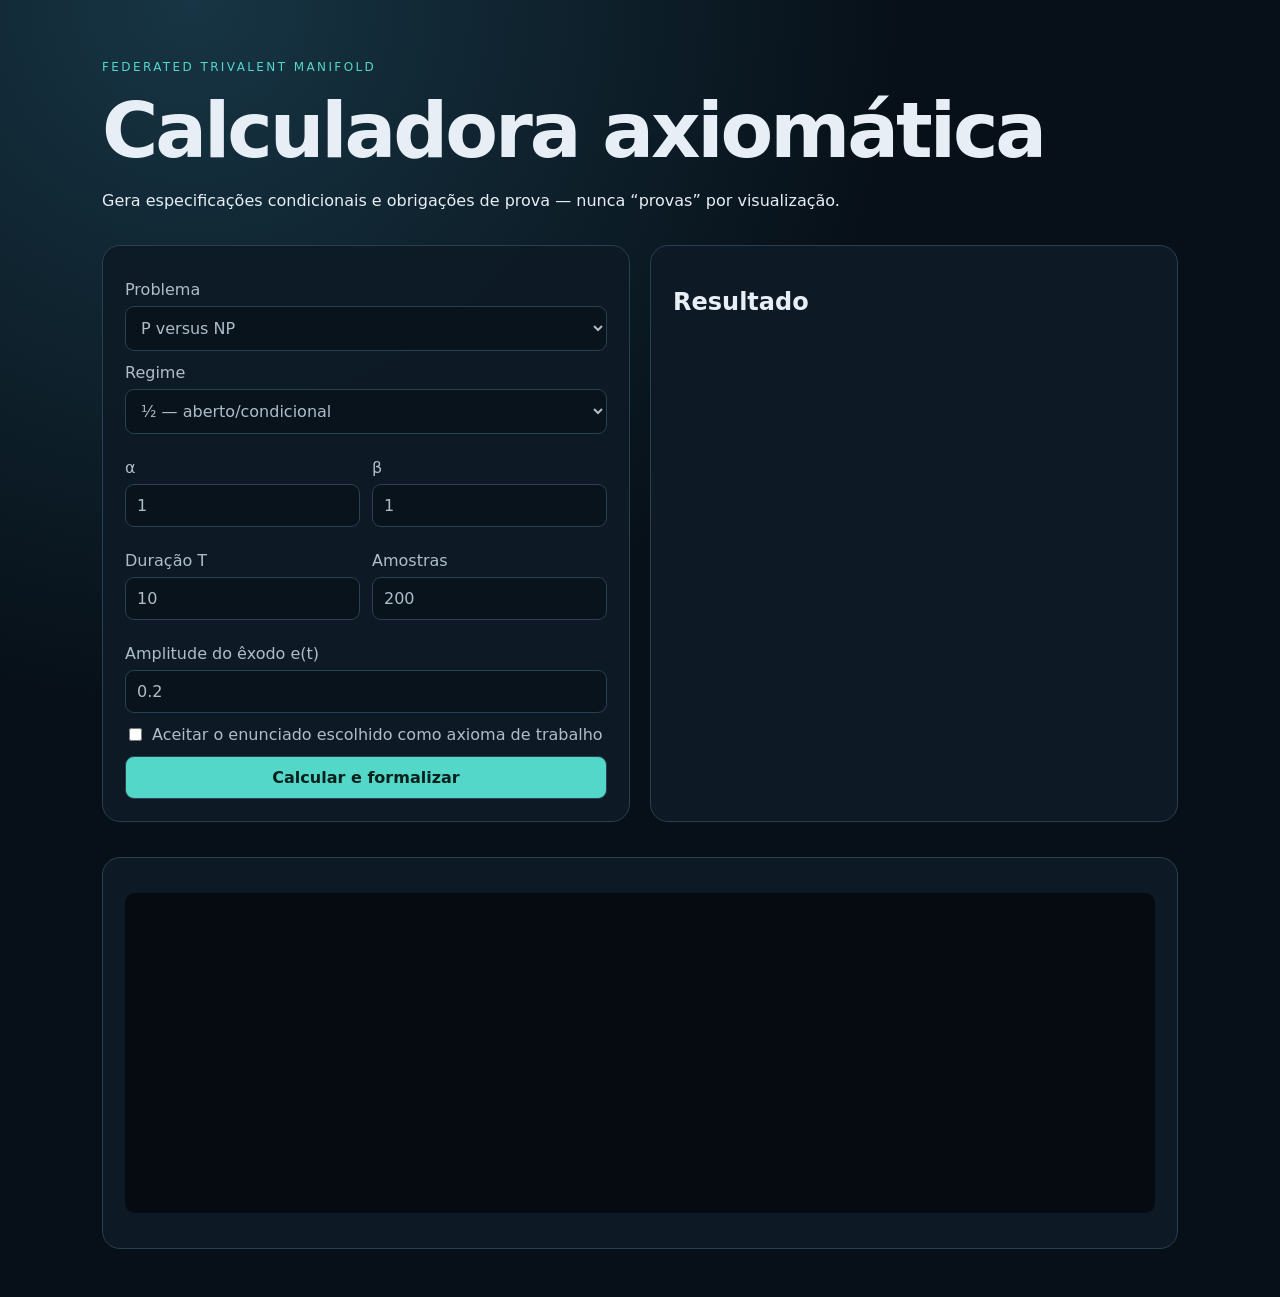
==== app/index.html @ c26aeefd "feat: add formal calculator and reproducible research package" ====
<!doctype html>
<html lang="pt">
<head><meta charset="utf-8"><meta name="viewport" content="width=device-width,initial-scale=1">
<title>Calculadora Axiomática Trivalente</title><link rel="stylesheet" href="style.css"></head>
<body><main>
  <header><p class="eyebrow">FEDERATED TRIVALENT MANIFOLD</p><h1>Calculadora axiomática</h1>
  <p>Gera especificações condicionais e obrigações de prova — nunca “provas” por visualização.</p></header>
  <section class="grid">
    <form id="form">
      <label>Problema<select id="problem"></select></label>
      <label>Regime<select id="truth"><option value="false">0 — falso</option><option value="half" selected>½ — aberto/condicional</option><option value="true">1 — verdadeiro</option></select></label>
      <div class="row"><label>α<input id="alpha" type="number" step="0.1" value="1"></label><label>β<input id="beta" type="number" step="0.1" value="1"></label></div>
      <div class="row"><label>Duração T<input id="duration" type="number" min="0.1" step="0.1" value="10"></label><label>Amostras<input id="samples" type="number" min="2" max="10000" value="200"></label></div>
      <label>Amplitude do êxodo e(t)<input id="exodus" type="number" step="0.01" value="0.2"></label>
      <label class="check"><input id="axiom" type="checkbox"> Aceitar o enunciado escolhido como axioma de trabalho</label>
      <button>Calcular e formalizar</button>
    </form>
    <article><h2>Resultado</h2><div id="badges"></div><dl id="metrics"></dl><p id="warning"></p></article>
  </section>
  <section><div class="tabs" id="tabs"></div><pre id="output"></pre></section>
</main><script src="app.js"></script></body></html>
---- app/style.css ----
:root{font-family:Inter,system-ui,sans-serif;color:#e8eef5;background:#071018;--card:#0e1b26;--line:#284050;--cyan:#53d7c8;--gold:#eabf67}*{box-sizing:border-box}body{margin:0;background:radial-gradient(circle at 15% 0,#173544,transparent 42%),#071018}main{max-width:1120px;margin:auto;padding:48px 22px}h1{font-size:clamp(2.2rem,6vw,5rem);margin:.1em 0;letter-spacing:-.04em}.eyebrow{color:var(--cyan);letter-spacing:.2em;font-size:.75rem}.grid{display:grid;grid-template-columns:1fr 1fr;gap:20px;margin:35px 0}form,article,section:last-child{background:color-mix(in srgb,var(--card) 92%,transparent);border:1px solid var(--line);border-radius:18px;padding:22px}label{display:grid;gap:7px;margin:12px 0;color:#aebec9}input,select,button{font:inherit;color:inherit;background:#08131b;border:1px solid var(--line);border-radius:9px;padding:11px}.row{display:grid;grid-template-columns:1fr 1fr;gap:12px}.check{display:flex;align-items:center}.check input{width:auto}button{width:100%;background:var(--cyan);color:#06201d;font-weight:800;cursor:pointer}.badge{display:inline-block;padding:5px 9px;border-radius:20px;background:#163544;margin:3px}.badge.gold{color:#181208;background:var(--gold)}dl{display:grid;grid-template-columns:1fr 1fr;gap:12px}dt{color:#88a0ae}dd{margin:0;font-variant-numeric:tabular-nums}#warning{color:#f4cd83}.tabs button{width:auto;margin:0 6px 8px 0;background:#122633;color:#dce8ee}.tabs button.active{background:var(--gold);color:#171208}pre{white-space:pre-wrap;overflow:auto;min-height:320px;background:#050b10;padding:18px;border-radius:10px;color:#c7f5e9}@media(max-width:760px){.grid{grid-template-columns:1fr}.row{grid-template-columns:1fr}}
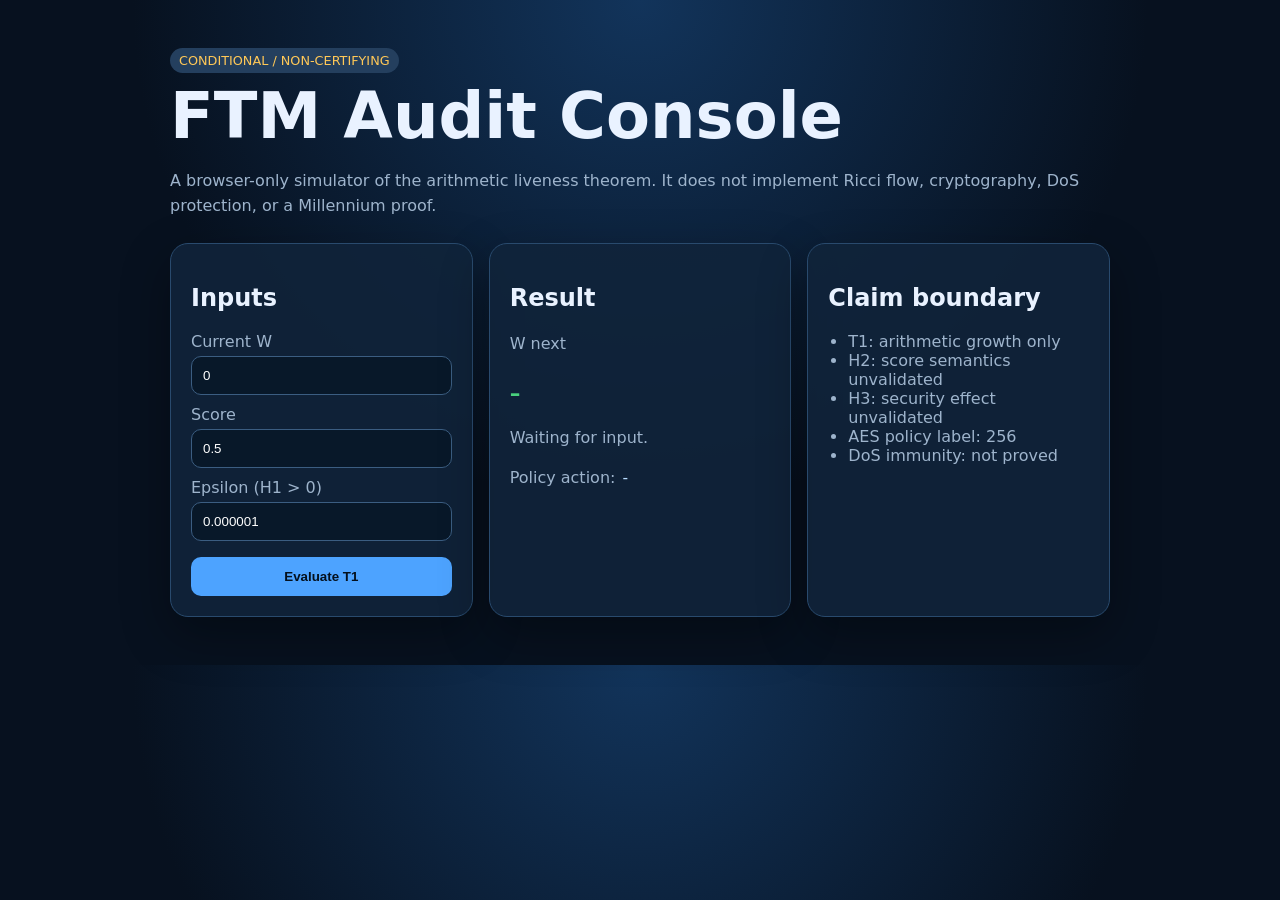
==== commit c9ca4f4b: "feat: add static audit dashboard" ====
--- a/app/index.html
+++ b/app/index.html
@@ -1,21 +1,27 @@
 <!doctype html>
-<html lang="pt">
-<head><meta charset="utf-8"><meta name="viewport" content="width=device-width,initial-scale=1">
-<title>Calculadora Axiomática Trivalente</title><link rel="stylesheet" href="style.css"></head>
+<html lang="en">
+<head>
+<meta charset="utf-8"><meta name="viewport" content="width=device-width,initial-scale=1">
+<title>FTM Conditional Audit Console</title>
+<style>
+:root{color-scheme:dark;--bg:#07111f;--card:#10243b;--ink:#e9f2ff;--muted:#9eb4cc;--accent:#4da3ff;--ok:#49d17d;--warn:#ffc857}
+*{box-sizing:border-box}body{margin:0;font:16px system-ui;background:radial-gradient(circle at top,#12345b,var(--bg) 55%);color:var(--ink)}
+main{max-width:980px;margin:auto;padding:48px 20px}.hero{margin-bottom:24px}h1{font-size:clamp(2rem,5vw,4rem);margin:.1em 0}p{color:var(--muted);line-height:1.55}
+.grid{display:grid;grid-template-columns:repeat(auto-fit,minmax(260px,1fr));gap:16px}.card{background:color-mix(in srgb,var(--card) 88%,transparent);border:1px solid #294a6d;border-radius:18px;padding:20px;box-shadow:0 18px 50px #0005}
+label{display:block;color:var(--muted);margin:10px 0 5px}input{width:100%;padding:11px;border-radius:10px;border:1px solid #3b5d81;background:#081829;color:white}
+button{margin-top:16px;width:100%;padding:12px;border:0;border-radius:10px;background:var(--accent);font-weight:700;color:#04101d;cursor:pointer}
+.value{font:700 2rem ui-monospace;color:var(--ok)}.badge{display:inline-block;padding:5px 9px;border-radius:999px;background:#243f5e;color:var(--warn);font-size:.8rem}
+ul{padding-left:20px;color:var(--muted)}code{color:#b9ddff}
+</style>
+</head>
 <body><main>
-  <header><p class="eyebrow">FEDERATED TRIVALENT MANIFOLD</p><h1>Calculadora axiomática</h1>
-  <p>Gera especificações condicionais e obrigações de prova — nunca “provas” por visualização.</p></header>
-  <section class="grid">
-    <form id="form">
-      <label>Problema<select id="problem"></select></label>
-      <label>Regime<select id="truth"><option value="false">0 — falso</option><option value="half" selected>½ — aberto/condicional</option><option value="true">1 — verdadeiro</option></select></label>
-      <div class="row"><label>α<input id="alpha" type="number" step="0.1" value="1"></label><label>β<input id="beta" type="number" step="0.1" value="1"></label></div>
-      <div class="row"><label>Duração T<input id="duration" type="number" min="0.1" step="0.1" value="10"></label><label>Amostras<input id="samples" type="number" min="2" max="10000" value="200"></label></div>
-      <label>Amplitude do êxodo e(t)<input id="exodus" type="number" step="0.01" value="0.2"></label>
-      <label class="check"><input id="axiom" type="checkbox"> Aceitar o enunciado escolhido como axioma de trabalho</label>
-      <button>Calcular e formalizar</button>
-    </form>
-    <article><h2>Resultado</h2><div id="badges"></div><dl id="metrics"></dl><p id="warning"></p></article>
-  </section>
-  <section><div class="tabs" id="tabs"></div><pre id="output"></pre></section>
-</main><script src="app.js"></script></body></html>
+<section class="hero"><span class="badge">CONDITIONAL / NON-CERTIFYING</span><h1>FTM Audit Console</h1><p>A browser-only simulator of the arithmetic liveness theorem. It does not implement Ricci flow, cryptography, DoS protection, or a Millennium proof.</p></section>
+<div class="grid">
+<section class="card"><h2>Inputs</h2><label>Current W</label><input id="w" type="number" value="0" step="any"><label>Score</label><input id="score" type="number" value="0.5" min="0" step="any"><label>Epsilon (H1 &gt; 0)</label><input id="eps" type="number" value="0.000001" min="0" step="any"><button id="run">Evaluate T1</button></section>
+<section class="card"><h2>Result</h2><p>W next</p><div class="value" id="out">-</div><p id="status">Waiting for input.</p><p>Policy action: <code id="action">-</code></p></section>
+<section class="card"><h2>Claim boundary</h2><ul><li>T1: arithmetic growth only</li><li>H2: score semantics unvalidated</li><li>H3: security effect unvalidated</li><li>AES policy label: 256</li><li>DoS immunity: not proved</li></ul></section>
+</div>
+<script>
+const q=id=>document.getElementById(id);
+q('run').onclick=()=>{const w=+q('w').value,s=+q('score').value,e=+q('eps').value;if(!Number.isFinite(w+s+e)||e<=0){q('status').textContent='H1 failed: epsilon must be positive and inputs finite.';return}const n=w+e+s*s;q('out').textContent=n.toPrecision(10);q('status').textContent=n>w?'T1 satisfied for this arithmetic step.':'Unexpected failure.';q('action').textContent=s*s>1?'QUARANTINE_REQUEST':'MONITOR'};
+</script></main></body></html>
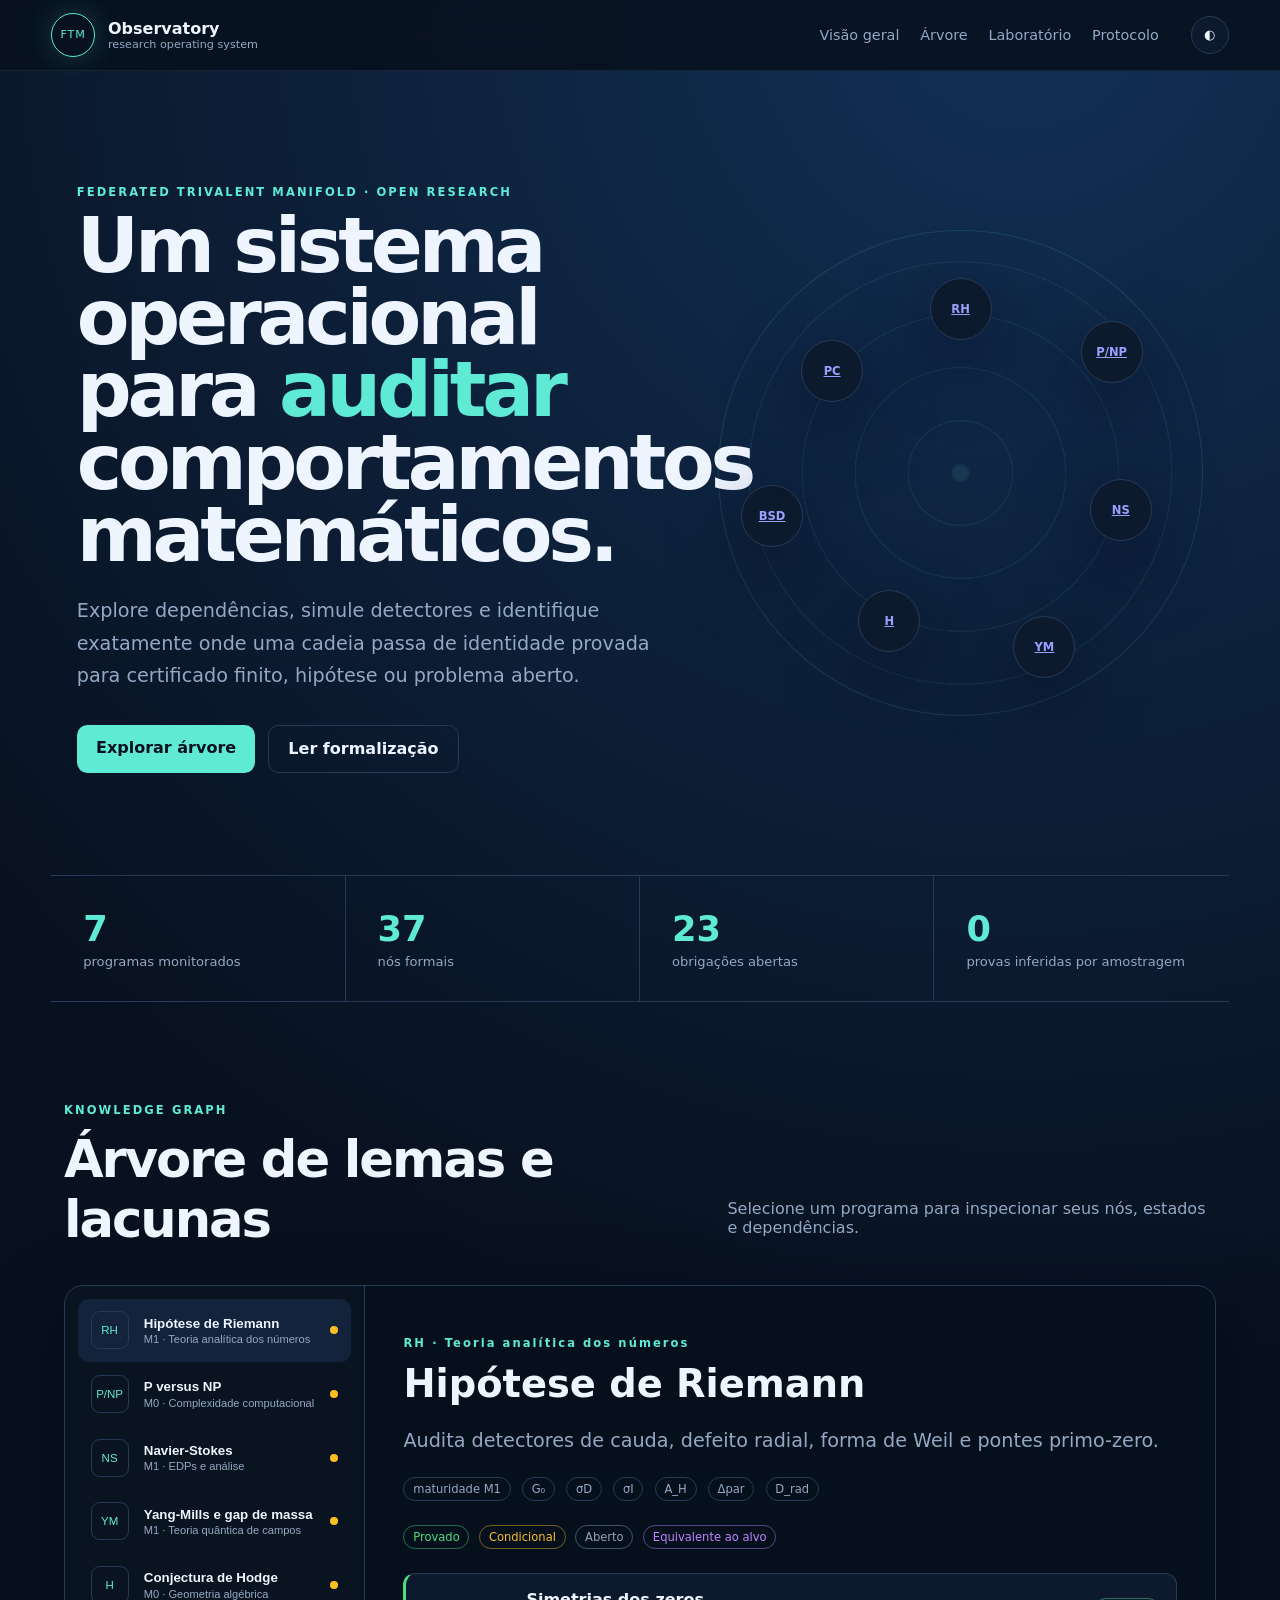
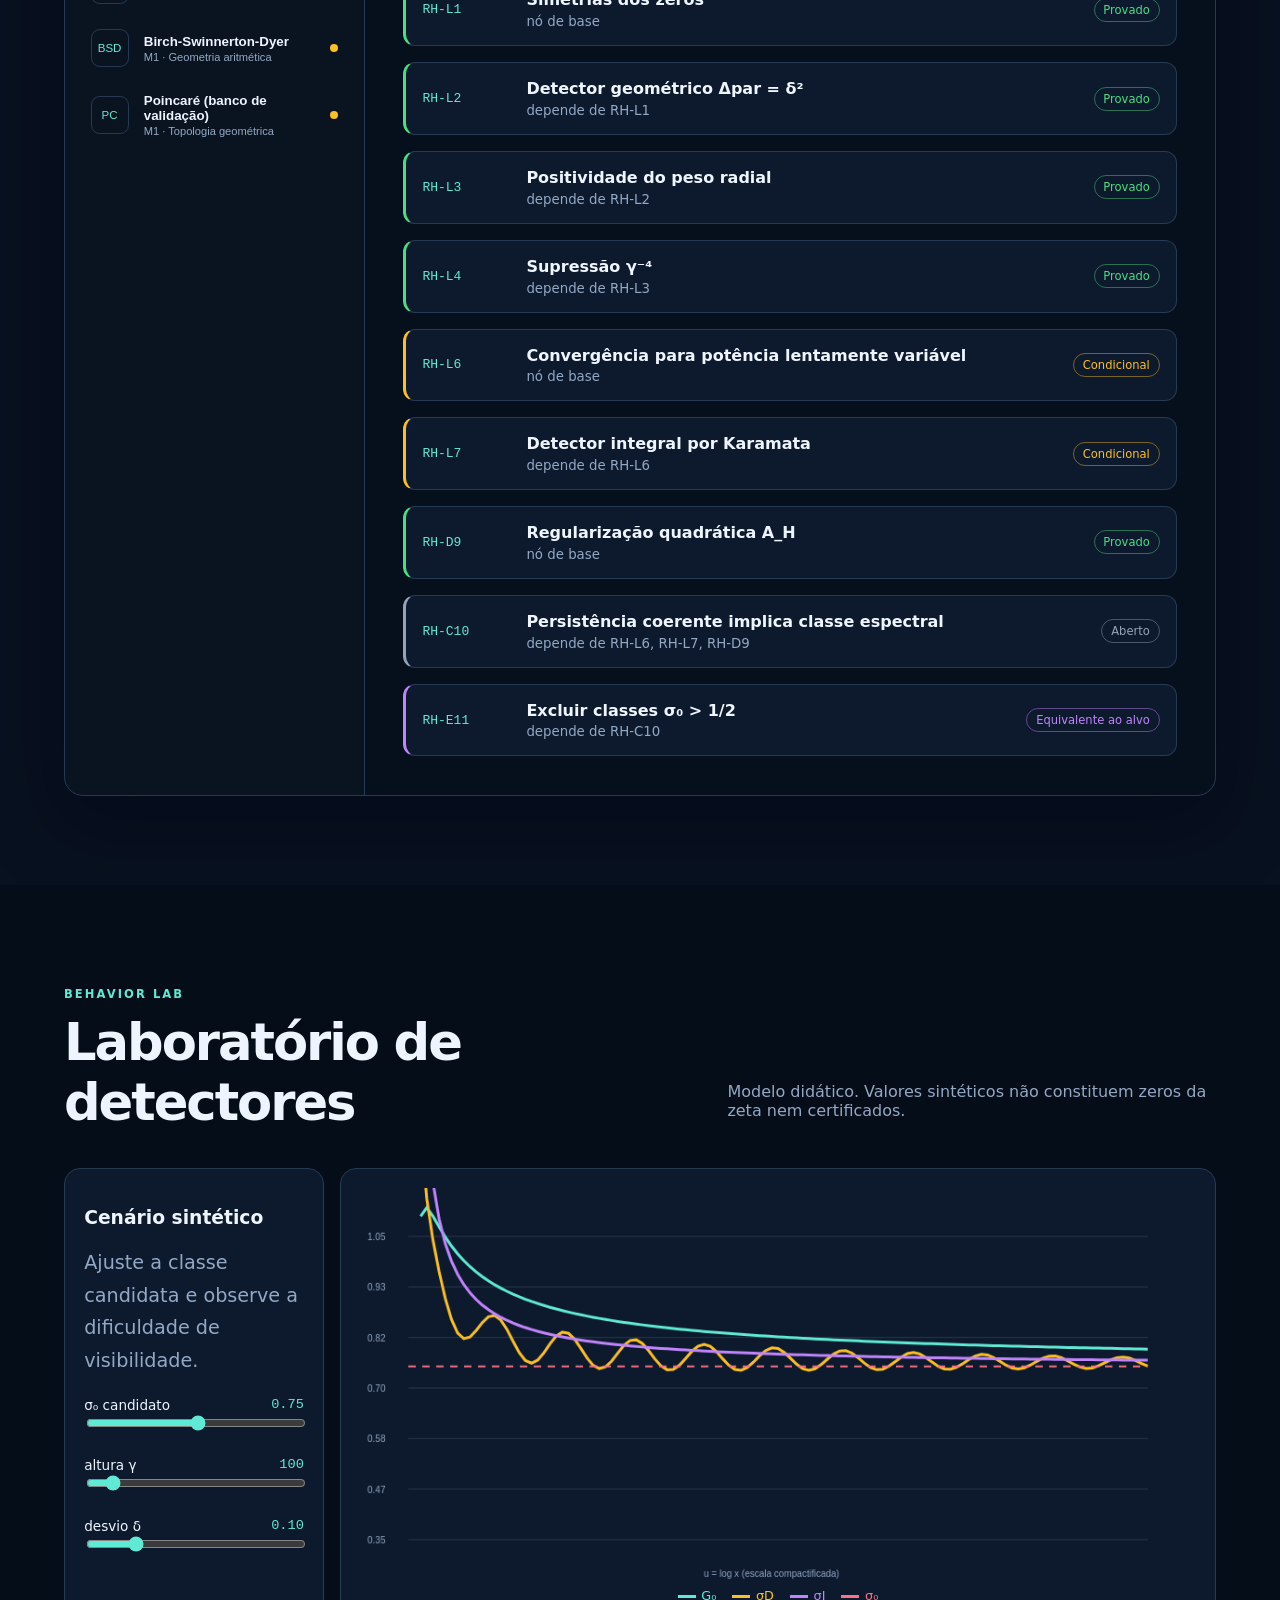
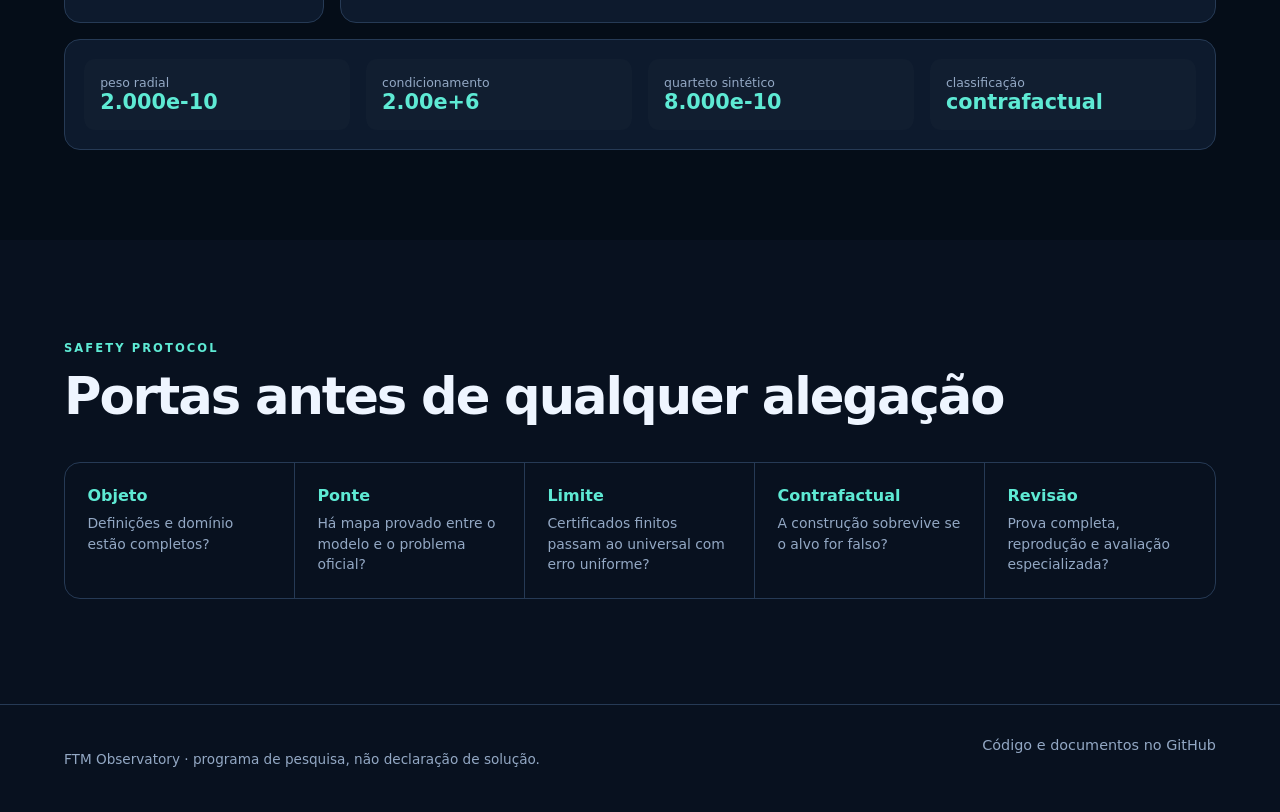
==== commit 931829e9: "feat: add millennium research observatory" ====
--- a/app/index.html
+++ b/app/index.html
@@ -1,27 +1,87 @@
 <!doctype html>
-<html lang="en">
+<html lang="pt-BR">
 <head>
-<meta charset="utf-8"><meta name="viewport" content="width=device-width,initial-scale=1">
-<title>FTM Conditional Audit Console</title>
-<style>
-:root{color-scheme:dark;--bg:#07111f;--card:#10243b;--ink:#e9f2ff;--muted:#9eb4cc;--accent:#4da3ff;--ok:#49d17d;--warn:#ffc857}
-*{box-sizing:border-box}body{margin:0;font:16px system-ui;background:radial-gradient(circle at top,#12345b,var(--bg) 55%);color:var(--ink)}
-main{max-width:980px;margin:auto;padding:48px 20px}.hero{margin-bottom:24px}h1{font-size:clamp(2rem,5vw,4rem);margin:.1em 0}p{color:var(--muted);line-height:1.55}
-.grid{display:grid;grid-template-columns:repeat(auto-fit,minmax(260px,1fr));gap:16px}.card{background:color-mix(in srgb,var(--card) 88%,transparent);border:1px solid #294a6d;border-radius:18px;padding:20px;box-shadow:0 18px 50px #0005}
-label{display:block;color:var(--muted);margin:10px 0 5px}input{width:100%;padding:11px;border-radius:10px;border:1px solid #3b5d81;background:#081829;color:white}
-button{margin-top:16px;width:100%;padding:12px;border:0;border-radius:10px;background:var(--accent);font-weight:700;color:#04101d;cursor:pointer}
-.value{font:700 2rem ui-monospace;color:var(--ok)}.badge{display:inline-block;padding:5px 9px;border-radius:999px;background:#243f5e;color:var(--warn);font-size:.8rem}
-ul{padding-left:20px;color:var(--muted)}code{color:#b9ddff}
-</style>
+  <meta charset="utf-8">
+  <meta name="viewport" content="width=device-width,initial-scale=1">
+  <title>FTM Observatory | Auditoria dos Problemas do Milênio</title>
+  <meta name="description" content="Sistema aberto para mapear lemas, dependências, certificados e lacunas dos Problemas do Milênio sem confundir evidência com prova.">
+  <meta name="theme-color" content="#08111f">
+  <meta property="og:title" content="FTM Observatory">
+  <meta property="og:description" content="Árvore formal e simuladores auditáveis para programas de pesquisa dos Problemas do Milênio.">
+  <meta property="og:type" content="website">
+  <link rel="canonical" href="https://shantidraconis.github.io/federated-trivalent-manifold/">
+  <link rel="icon" href="icon.svg" type="image/svg+xml">
+  <link rel="manifest" href="manifest.webmanifest">
+  <link rel="stylesheet" href="styles.css">
+  <script type="application/ld+json">{"@context":"https://schema.org","@type":"SoftwareApplication","name":"FTM Observatory","applicationCategory":"EducationalApplication","operatingSystem":"Web","description":"Sistema de auditoria lógica para programas de pesquisa dos Problemas do Milênio.","author":{"@type":"Person","name":"Shanti Draconis"}}</script>
 </head>
-<body><main>
-<section class="hero"><span class="badge">CONDITIONAL / NON-CERTIFYING</span><h1>FTM Audit Console</h1><p>A browser-only simulator of the arithmetic liveness theorem. It does not implement Ricci flow, cryptography, DoS protection, or a Millennium proof.</p></section>
-<div class="grid">
-<section class="card"><h2>Inputs</h2><label>Current W</label><input id="w" type="number" value="0" step="any"><label>Score</label><input id="score" type="number" value="0.5" min="0" step="any"><label>Epsilon (H1 &gt; 0)</label><input id="eps" type="number" value="0.000001" min="0" step="any"><button id="run">Evaluate T1</button></section>
-<section class="card"><h2>Result</h2><p>W next</p><div class="value" id="out">-</div><p id="status">Waiting for input.</p><p>Policy action: <code id="action">-</code></p></section>
-<section class="card"><h2>Claim boundary</h2><ul><li>T1: arithmetic growth only</li><li>H2: score semantics unvalidated</li><li>H3: security effect unvalidated</li><li>AES policy label: 256</li><li>DoS immunity: not proved</li></ul></section>
-</div>
-<script>
-const q=id=>document.getElementById(id);
-q('run').onclick=()=>{const w=+q('w').value,s=+q('score').value,e=+q('eps').value;if(!Number.isFinite(w+s+e)||e<=0){q('status').textContent='H1 failed: epsilon must be positive and inputs finite.';return}const n=w+e+s*s;q('out').textContent=n.toPrecision(10);q('status').textContent=n>w?'T1 satisfied for this arithmetic step.':'Unexpected failure.';q('action').textContent=s*s>1?'QUARANTINE_REQUEST':'MONITOR'};
-</script></main></body></html>
+<body>
+  <a class="skip" href="#main">Pular para o conteúdo</a>
+  <header class="topbar">
+    <a class="brand" href="#overview" aria-label="FTM Observatory início">
+      <span class="brand-mark">FTM</span><span><strong>Observatory</strong><small>research operating system</small></span>
+    </a>
+    <nav aria-label="Navegação principal">
+      <a href="#overview">Visão geral</a><a href="#tree">Árvore</a><a href="#lab">Laboratório</a><a href="#protocol">Protocolo</a>
+    </nav>
+    <button id="themeToggle" class="icon-button" aria-label="Alternar tema">◐</button>
+  </header>
+
+  <main id="main">
+    <section id="overview" class="hero">
+      <div class="hero-copy">
+        <p class="eyebrow">FEDERATED TRIVALENT MANIFOLD · OPEN RESEARCH</p>
+        <h1>Um sistema operacional para <em>auditar</em> comportamentos matemáticos.</h1>
+        <p class="lead">Explore dependências, simule detectores e identifique exatamente onde uma cadeia passa de identidade provada para certificado finito, hipótese ou problema aberto.</p>
+        <div class="hero-actions"><a class="button primary" href="#tree">Explorar árvore</a><a class="button secondary" href="https://github.com/ShantiDraconis/federated-trivalent-manifold/blob/main/docs/formal/lemma-tree.md">Ler formalização</a></div>
+      </div>
+      <div class="hero-orbit" aria-label="Mapa orbital dos problemas" id="orbit"></div>
+    </section>
+
+    <section class="stats" aria-label="Resumo do sistema">
+      <article><strong id="problemCount">7</strong><span>programas monitorados</span></article>
+      <article><strong id="nodeCount">0</strong><span>nós formais</span></article>
+      <article><strong id="openCount">0</strong><span>obrigações abertas</span></article>
+      <article><strong>0</strong><span>provas inferidas por amostragem</span></article>
+    </section>
+
+    <section id="tree" class="section-shell">
+      <div class="section-heading"><div><p class="eyebrow">KNOWLEDGE GRAPH</p><h2>Árvore de lemas e lacunas</h2></div><p>Selecione um programa para inspecionar seus nós, estados e dependências.</p></div>
+      <div class="workspace">
+        <aside class="problem-list" id="problemList" aria-label="Problemas"></aside>
+        <section class="problem-panel" aria-live="polite">
+          <header id="problemHeader"></header>
+          <div class="legend" id="legend"></div>
+          <div class="lemma-tree" id="lemmaTree"></div>
+        </section>
+      </div>
+    </section>
+
+    <section id="lab" class="section-shell lab-shell">
+      <div class="section-heading"><div><p class="eyebrow">BEHAVIOR LAB</p><h2>Laboratório de detectores</h2></div><p>Modelo didático. Valores sintéticos não constituem zeros da zeta nem certificados.</p></div>
+      <div class="lab-grid">
+        <div class="controls" id="controls"></div>
+        <div class="plot-card">
+          <canvas id="plot" width="900" height="430" aria-label="Gráfico dos detectores sintéticos"></canvas>
+          <div class="plot-legend"><span class="g0">G₀</span><span class="sd">σD</span><span class="si">σI</span><span class="target">σ₀</span></div>
+        </div>
+        <div class="diagnostic" id="diagnostic"></div>
+      </div>
+    </section>
+
+    <section id="protocol" class="section-shell protocol">
+      <div class="section-heading"><div><p class="eyebrow">SAFETY PROTOCOL</p><h2>Portas antes de qualquer alegação</h2></div></div>
+      <ol>
+        <li><strong>Objeto</strong><span>Definições e domínio estão completos?</span></li>
+        <li><strong>Ponte</strong><span>Há mapa provado entre o modelo e o problema oficial?</span></li>
+        <li><strong>Limite</strong><span>Certificados finitos passam ao universal com erro uniforme?</span></li>
+        <li><strong>Contrafactual</strong><span>A construção sobrevive se o alvo for falso?</span></li>
+        <li><strong>Revisão</strong><span>Prova completa, reprodução e avaliação especializada?</span></li>
+      </ol>
+    </section>
+  </main>
+
+  <footer><p>FTM Observatory · programa de pesquisa, não declaração de solução.</p><a href="https://github.com/ShantiDraconis/federated-trivalent-manifold">Código e documentos no GitHub</a></footer>
+  <script type="module" src="app.js"></script>
+</body>
+</html>
--- a/app/styles.css
+++ b/app/styles.css
@@ -0,0 +1,2 @@
+:root{color-scheme:dark;--bg:#08111f;--surface:#0d1a2d;--surface2:#12233b;--line:#263a55;--text:#eef5ff;--muted:#93a8c4;--cyan:#5eead4;--blue:#60a5fa;--amber:#fbbf24;--red:#fb7185;--purple:#c084fc;--green:#4ade80;--shadow:0 24px 70px #02061788;font-family:Inter,ui-sans-serif,system-ui,-apple-system,"Segoe UI",sans-serif}*{box-sizing:border-box}html{scroll-behavior:smooth}body{margin:0;background:radial-gradient(circle at 80% 0,#123056 0,transparent 33%),var(--bg);color:var(--text);min-width:320px}.skip{position:fixed;left:1rem;top:-5rem;z-index:99;background:var(--cyan);color:#051018;padding:.7rem 1rem;border-radius:.5rem}.skip:focus{top:1rem}.topbar{position:sticky;top:0;z-index:20;display:flex;align-items:center;gap:2rem;padding:.8rem clamp(1rem,4vw,4.5rem);border-bottom:1px solid #ffffff12;background:#08111edb;backdrop-filter:blur(18px)}.brand{display:flex;align-items:center;gap:.8rem;color:var(--text);text-decoration:none}.brand-mark{display:grid;place-items:center;width:44px;height:44px;border:1px solid var(--cyan);border-radius:50%;font-size:.7rem;letter-spacing:.08em;color:var(--cyan);box-shadow:0 0 30px #5eead433}.brand strong,.brand small{display:block}.brand small{color:var(--muted);font-size:.7rem}.topbar nav{display:flex;gap:1.3rem;margin-left:auto}.topbar nav a,footer a{color:var(--muted);text-decoration:none;font-size:.9rem}.topbar nav a:hover,footer a:hover{color:var(--cyan)}.icon-button{border:1px solid var(--line);background:var(--surface);color:var(--text);border-radius:50%;width:38px;height:38px;cursor:pointer}.hero{min-height:73vh;display:grid;grid-template-columns:minmax(0,1.1fr) minmax(320px,.9fr);align-items:center;gap:3rem;padding:clamp(4rem,8vw,8rem) clamp(1.2rem,6vw,7rem)}.eyebrow{color:var(--cyan);font-size:.72rem;letter-spacing:.18em;font-weight:700}.hero h1{font-size:clamp(2.6rem,6vw,6.4rem);line-height:.94;letter-spacing:-.055em;margin:.7rem 0 1.5rem;max-width:14ch}.hero h1 em{font-style:normal;color:var(--cyan)}.lead{max-width:62ch;color:var(--muted);font-size:clamp(1rem,1.5vw,1.25rem);line-height:1.7}.hero-actions{display:flex;gap:.8rem;margin-top:2rem;flex-wrap:wrap}.button{padding:.85rem 1.2rem;border-radius:.65rem;text-decoration:none;font-weight:700}.primary{background:var(--cyan);color:#06111d}.secondary{border:1px solid var(--line);color:var(--text)}.hero-orbit{position:relative;aspect-ratio:1;max-width:560px;margin:auto;border:1px solid #5eead422;border-radius:50%;background:radial-gradient(circle,#5eead41a 0 2%,transparent 3%),repeating-radial-gradient(circle,transparent 0 15%,#5eead413 15.2% 15.5%)}.orbit-node{position:absolute;display:grid;place-items:center;width:62px;height:62px;margin:-31px;border:1px solid var(--line);background:var(--surface);border-radius:50%;font-weight:700;font-size:.72rem;box-shadow:var(--shadow);transition:.25s}.orbit-node:hover{transform:scale(1.12);border-color:var(--cyan);color:var(--cyan)}.stats{display:grid;grid-template-columns:repeat(4,1fr);border-block:1px solid var(--line);margin:0 clamp(1rem,4vw,4rem)}.stats article{padding:2rem;border-right:1px solid var(--line)}.stats article:last-child{border-right:0}.stats strong,.stats span{display:block}.stats strong{font-size:2.2rem;color:var(--cyan)}.stats span{color:var(--muted);font-size:.82rem;margin-top:.3rem}.section-shell{padding:clamp(4rem,7vw,7rem) clamp(1rem,5vw,5rem)}.section-heading{display:flex;justify-content:space-between;gap:2rem;align-items:end;margin-bottom:2rem}.section-heading h2{font-size:clamp(2rem,4vw,4rem);letter-spacing:-.04em;margin:.25rem 0}.section-heading>p{color:var(--muted);max-width:48ch}.workspace{display:grid;grid-template-columns:300px 1fr;min-height:650px;border:1px solid var(--line);border-radius:1.2rem;overflow:hidden;background:#06101dc7;box-shadow:var(--shadow)}.problem-list{padding:.8rem;border-right:1px solid var(--line);background:#ffffff04}.problem-button{display:grid;grid-template-columns:42px 1fr auto;gap:.7rem;align-items:center;width:100%;padding:.8rem;border:0;border-radius:.7rem;background:transparent;color:var(--text);text-align:left;cursor:pointer}.problem-button:hover,.problem-button.active{background:var(--surface2)}.problem-button .short{display:grid;place-items:center;width:38px;height:38px;border:1px solid var(--line);border-radius:.55rem;color:var(--cyan);font-size:.72rem}.problem-button small{display:block;color:var(--muted);margin-top:.15rem}.dot{width:8px;height:8px;border-radius:50%;background:var(--amber)}.problem-panel{padding:clamp(1.2rem,3vw,3rem);overflow:hidden}.problem-panel h3{font-size:clamp(1.7rem,3vw,3rem);margin:0}.problem-meta{display:flex;gap:.7rem;flex-wrap:wrap;color:var(--muted);margin-top:.8rem}.tag,.status{display:inline-flex;align-items:center;border:1px solid var(--line);border-radius:999px;padding:.25rem .55rem;font-size:.72rem}.legend{display:flex;gap:.6rem;flex-wrap:wrap;margin:1.5rem 0}.lemma-tree{display:grid;gap:1rem}.lemma-node{position:relative;display:grid;grid-template-columns:88px 1fr auto;gap:1rem;align-items:center;padding:1rem;border:1px solid var(--line);border-left:3px solid var(--blue);border-radius:.75rem;background:var(--surface)}.lemma-node code{color:var(--cyan)}.lemma-node p{margin:0}.lemma-node small{display:block;color:var(--muted);margin-top:.3rem}.proved{--tone:var(--green)}.finite{--tone:var(--blue)}.conditional{--tone:var(--amber)}.equivalent{--tone:var(--purple)}.conjectural,.open{--tone:#94a3b8}.refuted{--tone:var(--red)}.status{border-color:color-mix(in srgb,var(--tone),transparent 55%);color:var(--tone)}.lemma-node{border-left-color:var(--tone)}.lab-shell{background:#050d18}.lab-grid{display:grid;grid-template-columns:260px minmax(0,1fr);gap:1rem}.controls,.plot-card,.diagnostic{border:1px solid var(--line);border-radius:1rem;background:var(--surface);padding:1.2rem}.control{margin-bottom:1.4rem}.control label{display:flex;justify-content:space-between;font-size:.85rem}.control output{color:var(--cyan);font-family:ui-monospace,monospace}.control input{width:100%;accent-color:var(--cyan)}.plot-card{min-width:0}.plot-card canvas{display:block;width:100%;height:auto}.plot-legend{display:flex;gap:1rem;justify-content:center;font-size:.8rem}.plot-legend span:before{content:"";display:inline-block;width:18px;height:3px;margin-right:.35rem;vertical-align:middle;background:currentColor}.g0{color:var(--cyan)}.sd{color:var(--amber)}.si{color:var(--purple)}.target{color:var(--red)}.diagnostic{grid-column:1/-1;display:grid;grid-template-columns:repeat(4,1fr);gap:1rem}.diagnostic article{padding:1rem;background:#ffffff04;border-radius:.7rem}.diagnostic strong,.diagnostic span{display:block}.diagnostic strong{font-size:1.3rem;color:var(--cyan)}.diagnostic span{font-size:.78rem;color:var(--muted)}.protocol ol{display:grid;grid-template-columns:repeat(5,1fr);padding:0;list-style:none;border:1px solid var(--line);border-radius:1rem;overflow:hidden}.protocol li{padding:1.4rem;border-right:1px solid var(--line)}.protocol li:last-child{border-right:0}.protocol strong,.protocol span{display:block}.protocol strong{color:var(--cyan);margin-bottom:.5rem}.protocol span{color:var(--muted);font-size:.87rem;line-height:1.5}footer{display:flex;justify-content:space-between;gap:1rem;padding:2rem clamp(1rem,5vw,5rem);border-top:1px solid var(--line);color:var(--muted);font-size:.85rem}body.light{color-scheme:light;--bg:#f5f7fb;--surface:#fff;--surface2:#edf4f8;--line:#cbd5e1;--text:#102033;--muted:#52657b;--shadow:0 24px 70px #33415520;background:radial-gradient(circle at 80% 0,#dbeafe 0,transparent 33%),var(--bg)}body.light .topbar{background:#f8fafcdd}body.light .workspace,body.light .lab-shell{background:#eef3f8}@media(max-width:900px){.topbar nav{display:none}.hero{grid-template-columns:1fr}.hero-orbit{width:min(85vw,460px)}.stats{grid-template-columns:repeat(2,1fr)}.stats article:nth-child(2){border-right:0}.workspace{grid-template-columns:1fr}.problem-list{display:flex;overflow:auto;border-right:0;border-bottom:1px solid var(--line)}.problem-button{min-width:220px}.lab-grid{grid-template-columns:1fr}.diagnostic{grid-template-columns:repeat(2,1fr)}.protocol ol{grid-template-columns:1fr}.protocol li{border-right:0;border-bottom:1px solid var(--line)}}@media(max-width:560px){.hero{padding-top:4rem}.hero h1{font-size:2.8rem}.stats{grid-template-columns:1fr}.stats article{border-right:0;border-bottom:1px solid var(--line)}.section-heading{display:block}.lemma-node{grid-template-columns:1fr}.diagnostic{grid-template-columns:1fr}footer{display:block}}
+:root .hero-orbit{width:100%}
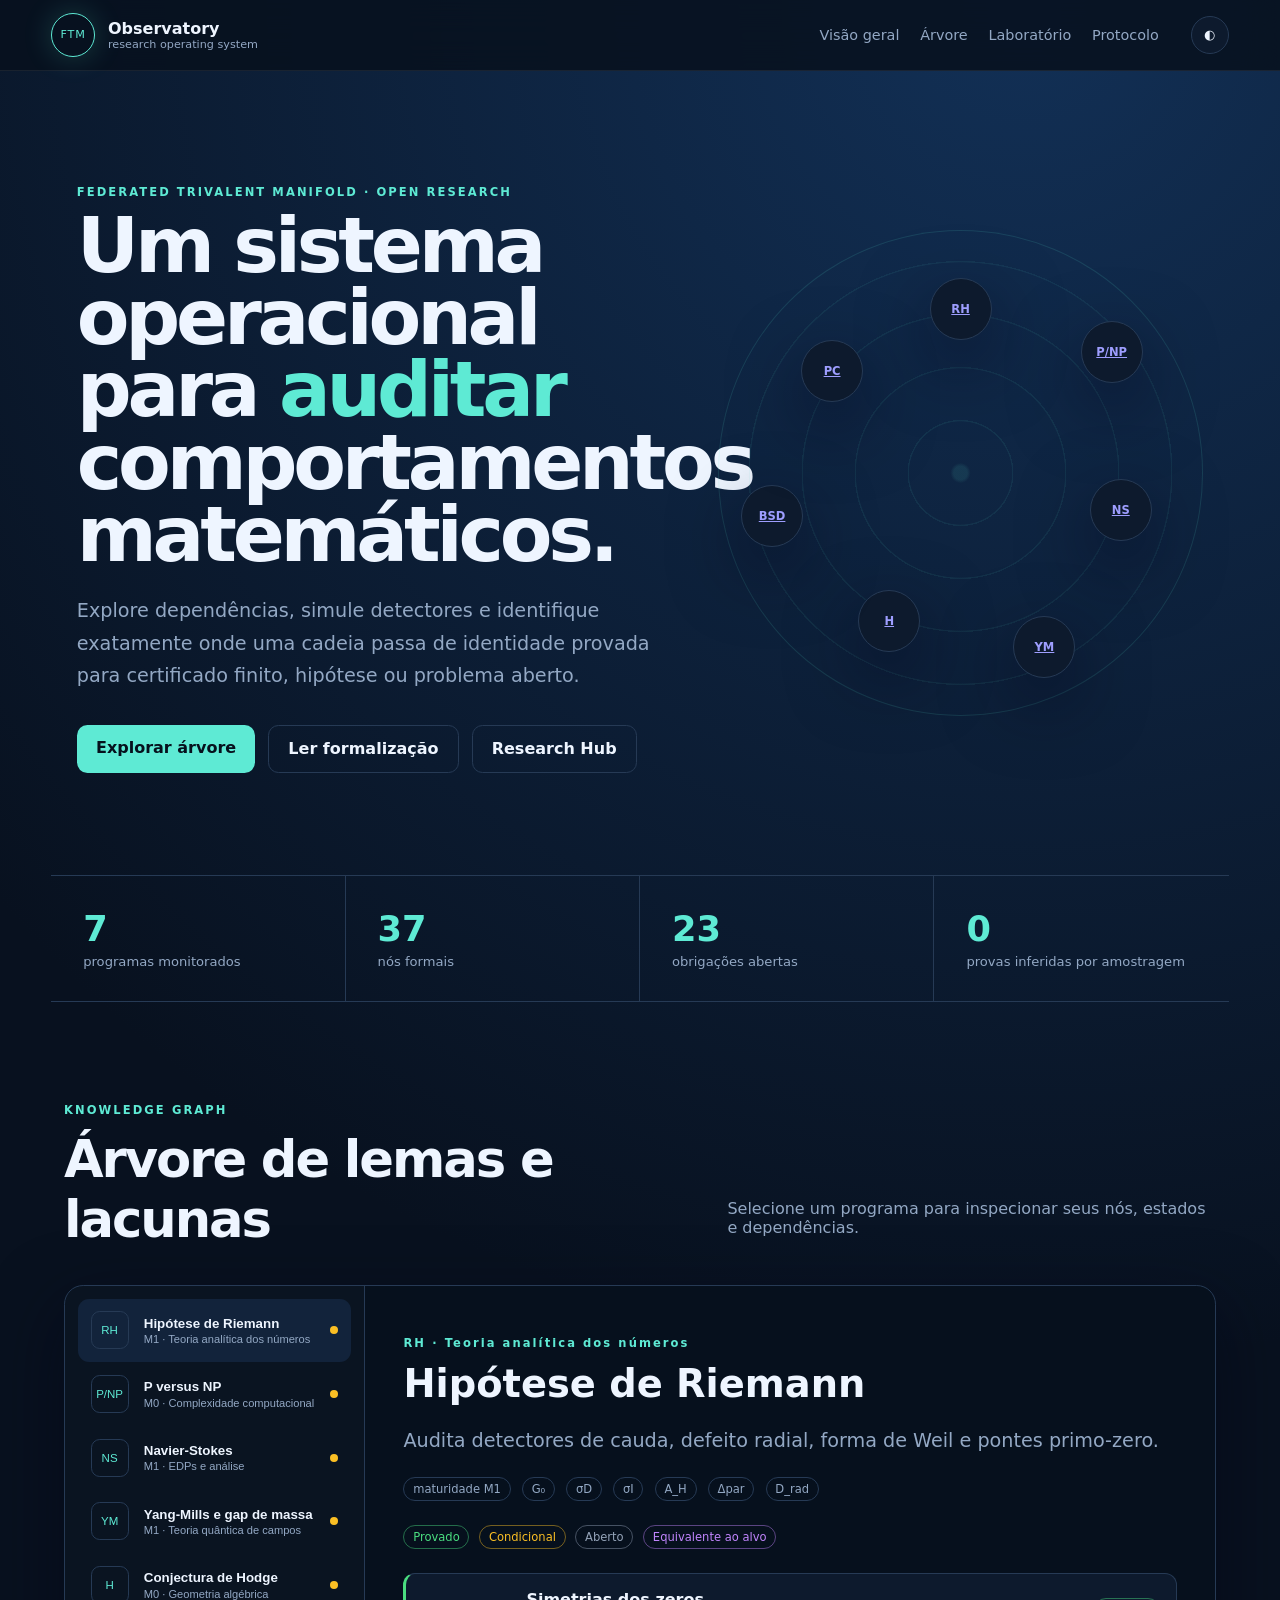
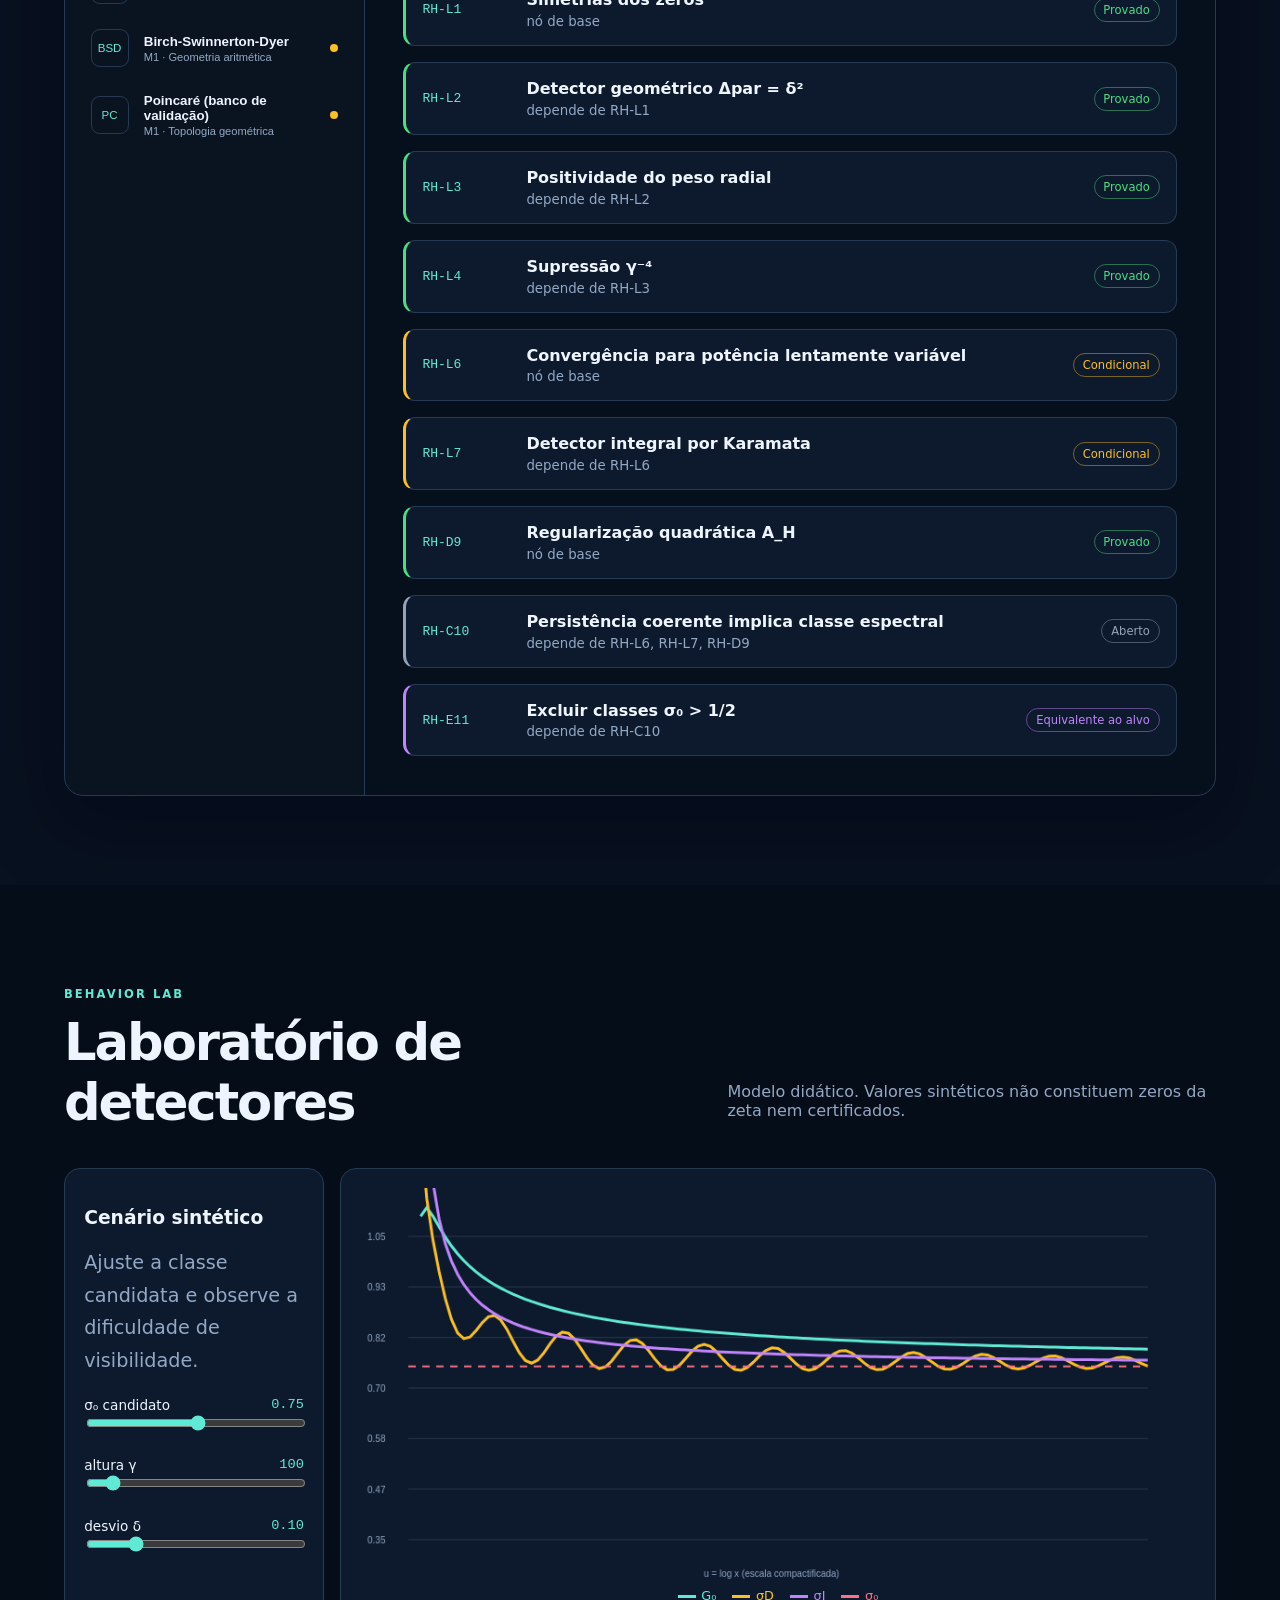
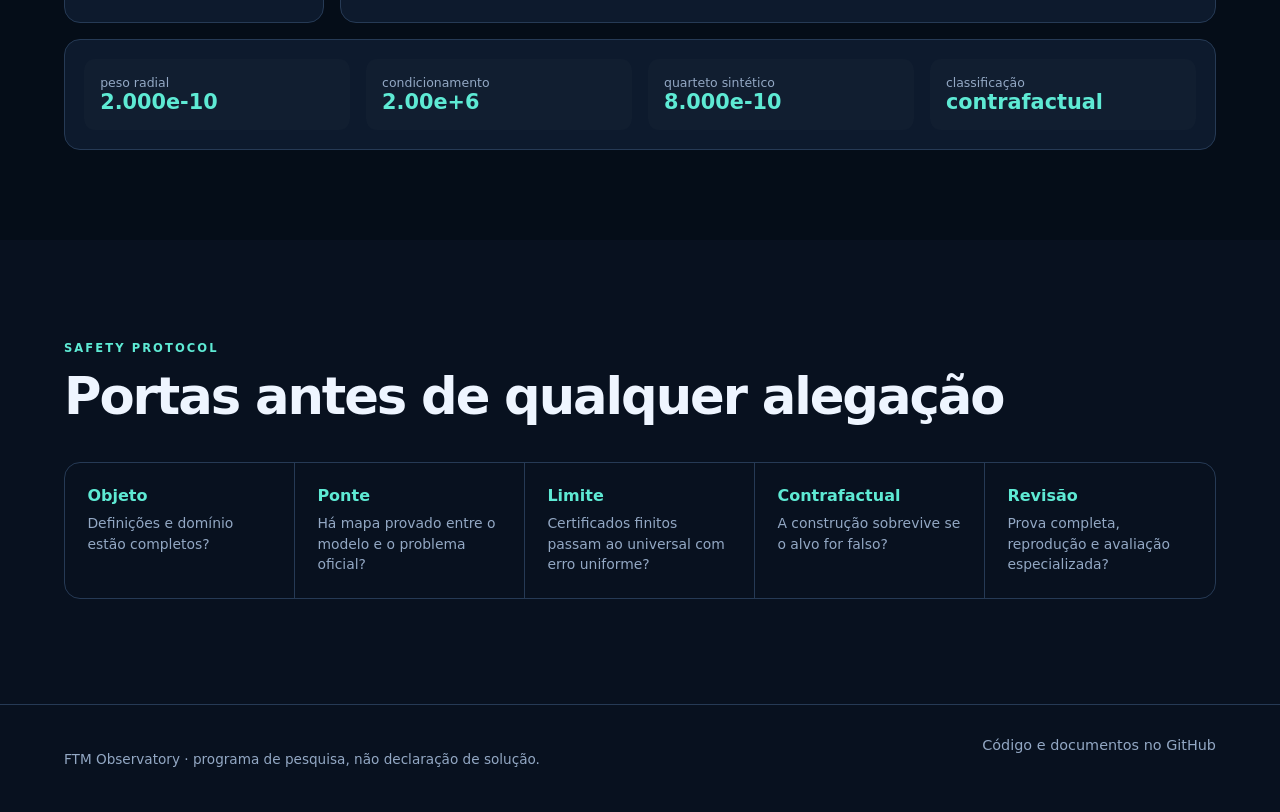
==== commit 296cfff6: "feat: formalize research hub and audit engine" ====
--- a/app/index.html
+++ b/app/index.html
@@ -33,7 +33,7 @@
         <p class="eyebrow">FEDERATED TRIVALENT MANIFOLD · OPEN RESEARCH</p>
         <h1>Um sistema operacional para <em>auditar</em> comportamentos matemáticos.</h1>
         <p class="lead">Explore dependências, simule detectores e identifique exatamente onde uma cadeia passa de identidade provada para certificado finito, hipótese ou problema aberto.</p>
-        <div class="hero-actions"><a class="button primary" href="#tree">Explorar árvore</a><a class="button secondary" href="https://github.com/ShantiDraconis/federated-trivalent-manifold/blob/main/docs/formal/lemma-tree.md">Ler formalização</a></div>
+        <div class="hero-actions"><a class="button primary" href="#tree">Explorar árvore</a><a class="button secondary" href="https://github.com/ShantiDraconis/federated-trivalent-manifold/blob/main/docs/formal/lemma-tree.md">Ler formalização</a><a class="button secondary" href="https://github.com/ShantiDraconis/federated-trivalent-manifold/tree/main/hub">Research Hub</a></div>
       </div>
       <div class="hero-orbit" aria-label="Mapa orbital dos problemas" id="orbit"></div>
     </section>
